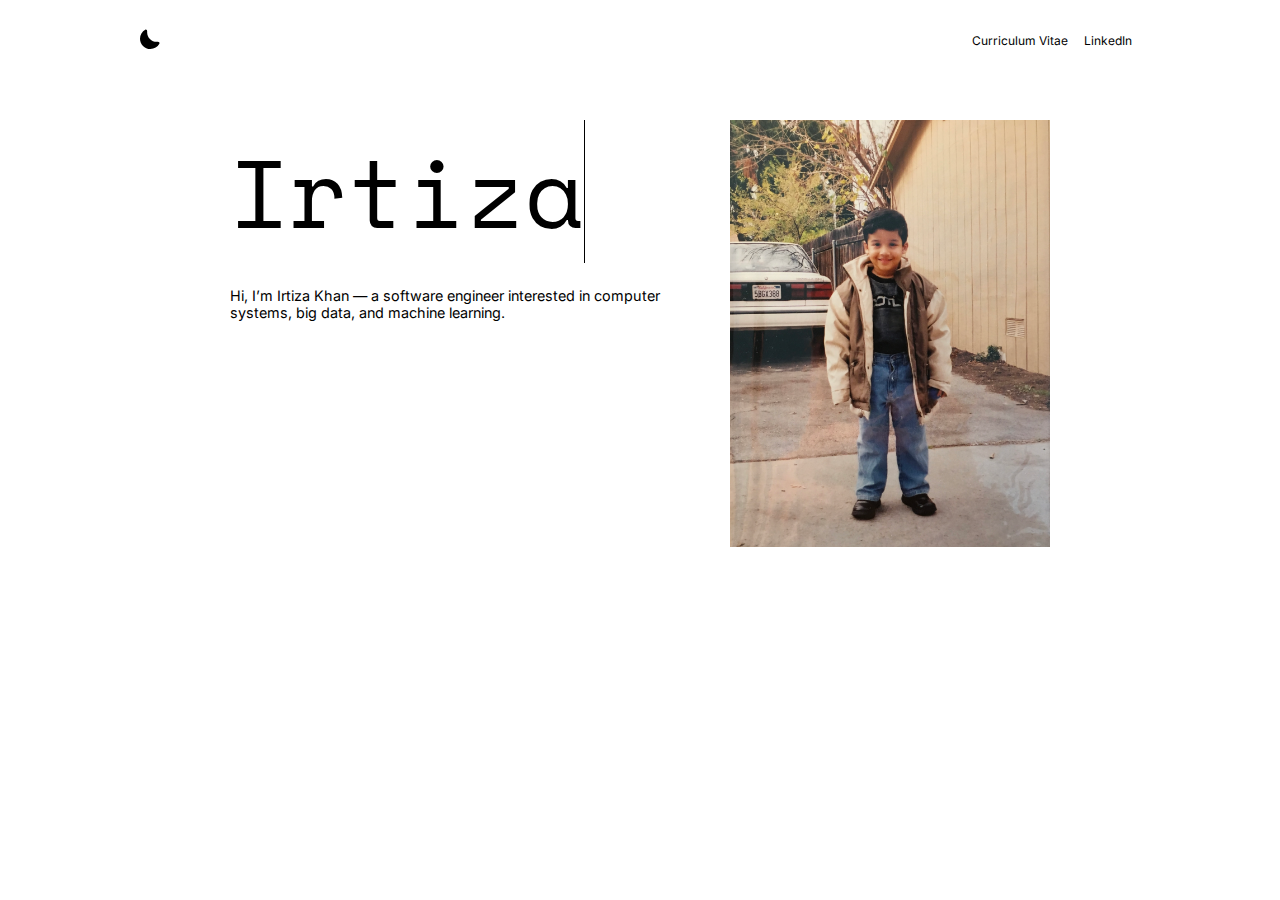
==== index.html @ 0133c707 "refactored and simplified code base" ====
<!DOCTYPE html>
<html lang="en">
    <head>
        <meta charset="UTF-8">
        <meta name="viewport" content="width=device-width, initial-scale=1.0, maximum-scale=1.0, user-scalable=no">
    
        <link rel="icon" href="favicon.png" type="image/x-icon">
    
        <link rel="stylesheet" href="assets/styles/reset.css">
        <link rel="stylesheet" href="assets/styles/variables.css">
        <link rel="stylesheet" href="assets/styles/styles.css">
        <link rel="preconnect" href="https://fonts.googleapis.com">
        <link rel="preconnect" href="https://fonts.gstatic.com" crossorigin>
        <link href="https://fonts.googleapis.com/css2?family=Inter:wght@400;700&family=Space+Mono:wght@400;700&display=swap" rel="stylesheet">
    
        <script src="scripts/script.js" defer></script>
        <title>Irtiza Khan</title>
    </head>
<body>
    <header>
        <nav>
            <button id="button-theme">
                <svg width="20" height="20" viewBox="0 0 28 28" fill="none" xmlns="http://www.w3.org/2000/svg">
                    <path fill-rule="evenodd" clip-rule="evenodd" d="M27.1155 20.6535C27.9233 19.2319 26.3939 17.79 24.7658 17.9414C24.3491 17.9802 23.9269 18 23.5 18C16.0442 18 10 11.9558 10 4.5C10 4.07314 10.0198 3.6509 10.0586 3.23416C10.21 1.60609 8.76811 0.0766642 7.34652 0.884499C2.95929 3.37759 0 8.0932 0 13.5C0 21.5081 6.49187 28 14.5 28C19.9068 28 24.6224 25.0407 27.1155 20.6535Z" fill="black"/>
                </svg>                 
            <button>
            <ul>
                <li><a href="./assets/cv.pdf">Curriculum Vitae</a></li> 
                <li><a href="https://www.linkedin.com/in/irtizaaah/">LinkedIn</a></li> 
            </ul>
        </nav>
    </header>
    <main>
        <section id="about">
            <div class="container">
                <h1 class="heading">Irtiza</h1>
                <p class="summary">
                    Hi, I’m Irtiza Khan — a software engineer interested in computer systems, big data, and machine learning.
                </p>
            </div>
            <img class='img' src="assets/images/about-photo.jpg" alt="irtiza as a child">
        </section>
        <!-- <div class="transition">
            <p>More</p>
            <svg width="16" height="39" viewBox="0 0 16 39" fill="none" xmlns="http://www.w3.org/2000/svg">
                <path fill-rule="evenodd" clip-rule="evenodd" d="M8 0C7.44772 0 7 0.447716 7 1V35.5858L2.34315 30.9289C1.95262 30.5384 1.31946 30.5384 0.928934 30.9289C0.538408 31.3195 0.538408 31.9526 0.928934 32.3431L7.29289 38.7071C7.68342 39.0976 8.31658 39.0976 8.70711 38.7071L15.0711 32.3431C15.4616 31.9526 15.4616 31.3195 15.0711 30.9289C14.6805 30.5384 14.0474 30.5384 13.6569 30.9289L9 35.5858V1C9 0.447716 8.55229 0 8 0Z" fill="black"/>
            </svg>
        </div>
        <section id=""></section> -->
    </main>
    <footer></footer>
</body>
</html>
---- assets/styles/variables.css ----
/* Colors */
:root {
    --background-color: #ffffff;
    --text-color: #000000;
    --secondary-text-color: #6a7280;
}

body.theme-dark {
    --background-color: #000000;
    --text-color: #ffffff;
    --secondary-text-color: #B6BBC4;
}
  
/* Typography */
:root {
    --base-font-size: 16px;

    --paragraph-font-size: 0.9em;
    --subheading-font-size:2em;
    --heading-font-size: 3em;

    --heading-font-family: 'Space Mono', monospace;
    --paragraph-font-family: 'Inter', sans-serif;
}

/* Spacing */
:root {
    --spacing-unit: 8px;

    --space-small: var(--spacing-unit);
    --space-medium: calc(2 * var(--spacing-unit));
    --space-large: calc(4 * var(--spacing-unit));
}

/* Sizing */
:root{
    --body-width: 80vw;
    --body-max-width: 1000px;
    --header-height: 5rem;

    --decor-heading-width: 10vw;
    --img-width: 20em;
    
    --decor-heading-width-mobile: 4rem;
    --img-width-mobile: 96%;

    --decor-heading-width-max: 6rem;
}
/* Z-index */
:root {
    --z-index-low: 1;
    --z-index-medium: 10;
    --z-index-high: 100;
}
---- assets/styles/styles.css ----
body{
    background-color: var(--background-color);
    user-select: none; /* disable selection */
    -webkit-user-select: none;

    display: flex;
    flex-direction: column;
    align-items: center;
}

svg > *{
    fill: var(--text-color)
}

p,a{
    font-family: var(--paragraph-font-family);
    font-size: var(--paragraph-font-size);
    color: var(--text-color);
}

h1,h2,h3,h4{
    font-family: var(--heading-font-family);
    color: var(--text-color);
}

header{
    position: fixed;

    width: 100vw;
    height: var(--header-height);

    z-index: var(--z-index-high);

    display: flex;
    justify-content: center;
    align-items: center;

    background-color: var(--background-color);
}

nav{
    width: var(--body-width);
    max-width: var(--body-max-width);

    display: flex;
    justify-content: space-between;
    align-items: center;
}

nav ul{
    display: flex;
    justify-content: space-between;
    align-items: center;
    flex-wrap: wrap;
}

nav ul li{
    margin-left: var(--space-small);
    margin-right: var(--space-small);
}

nav ul li a{
    text-decoration: none;
}

nav ul li a:hover{
    color: var(--secondary-text-color);
}

main{
    padding-top: var(--header-height);
    width: var(--body-width);
    max-width: var(--body-max-width);
}

@keyframes typing {
    0% {
        width: 0;
    }
}
    
@keyframes blink {
    50% {
        border-color: transparent;
    }
}

#about{
    display: flex;
    justify-content: center;
    align-items: flex-start;
    flex-wrap: wrap;
    padding-top: var(--space-large);
}

#about .container{
    display: flex;
    flex-direction: column;
    justify-content: center;
    align-items: flex-start;
    width: 50%;
}

#about .heading{
    font-family: 'Space Mono', monospace;
    font-weight: 400;
    font-size: var(--decor-heading-width);

    width: 6ch;
    animation: typing 1s steps(6), blink .3s step-end infinite alternate;
    white-space: nowrap;
    overflow: hidden;
    border-right: 1px solid;
    margin: var(--space-small);
}

#about .container .summary{
    padding: var(--space-small) var(--space-small) var(--space-small) 0;
    margin: var(--space-small);
}

#about .links{
    display: block;
    padding-left: var(--space-small);
}

#about .img{
    width: var(--img-width);
    padding: var(--space-small);
}

.transition{
    text-align: center;
}

.transition *{
    margin: var(--space-small);
}


@media only screen and (max-width: 700px) {
    #about .container{
        width: auto;
    }

    #about .heading{
        font-size: var(--decor-heading-width-mobile);
    }

    #about .img{
        width: var(--img-width-mobile);
    }
}

@media only screen and (min-width: 1000px) {
    #about .heading{
        font-size: var(--decor-heading-width-max);
    }
}
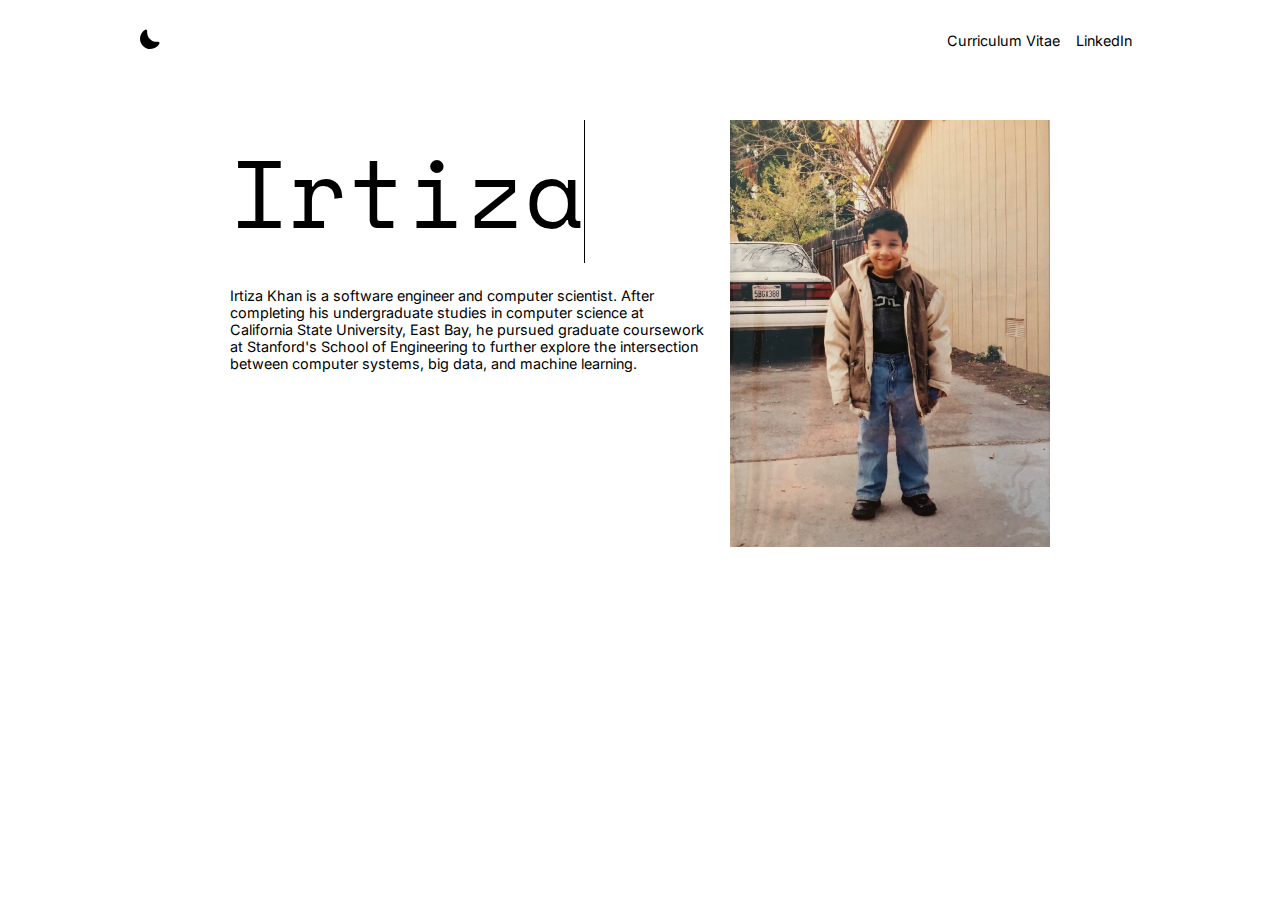
==== commit 777ffb26: "updated bio" ====
--- a/index.html
+++ b/index.html
@@ -35,7 +35,7 @@
             <div class="container">
                 <h1 class="heading">Irtiza</h1>
                 <p class="summary">
-                    Hi, I’m Irtiza Khan — a software engineer interested in computer systems, big data, and machine learning.
+                    Irtiza Khan is a software engineer and computer scientist. After completing his undergraduate studies in computer science at California State University, East Bay, he pursued graduate coursework at Stanford's School of Engineering to further explore the intersection between computer systems, big data, and machine learning.
                 </p>
             </div>
             <img class='img' src="assets/images/about-photo.jpg" alt="irtiza as a child">
--- a/assets/styles/variables.css
+++ b/assets/styles/variables.css
@@ -15,9 +15,9 @@
 :root {
     --base-font-size: 16px;
 
-    --paragraph-font-size: 0.9em;
-    --subheading-font-size:2em;
-    --heading-font-size: 3em;
+    --paragraph-font-size: 0.9rem;
+    --subheading-font-size:2rem;
+    --heading-font-size: 3rem;
 
     --heading-font-family: 'Space Mono', monospace;
     --paragraph-font-family: 'Inter', sans-serif;
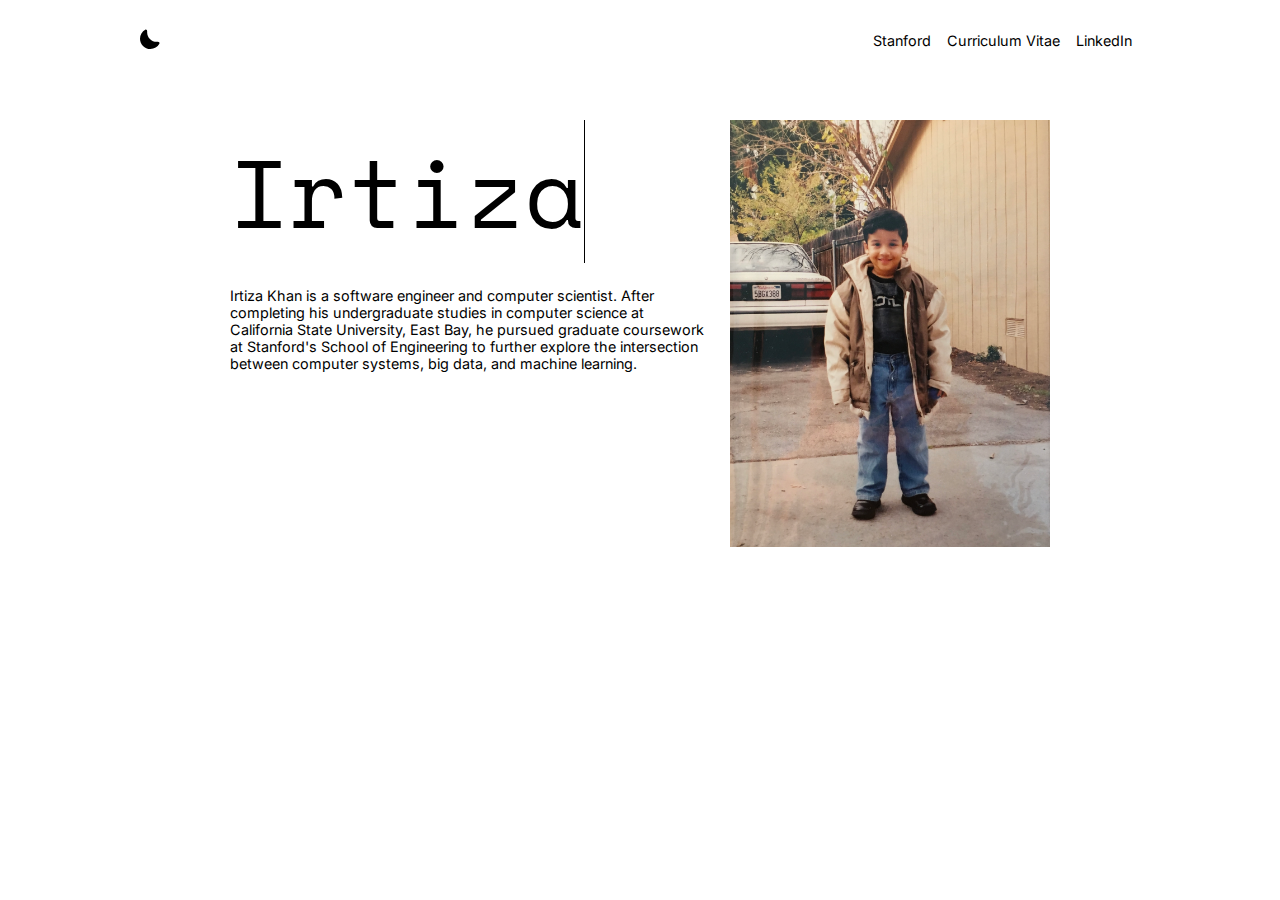
==== commit fe20da60: "updated cv and menu" ====
--- a/index.html
+++ b/index.html
@@ -25,6 +25,7 @@
                 </svg>                 
             <button>
             <ul>
+                <li><a href="https://profiles.stanford.edu/irtiza-khan">Stanford</a></li> 
                 <li><a href="./assets/cv.pdf">Curriculum Vitae</a></li> 
                 <li><a href="https://www.linkedin.com/in/irtizaaah/">LinkedIn</a></li> 
             </ul>
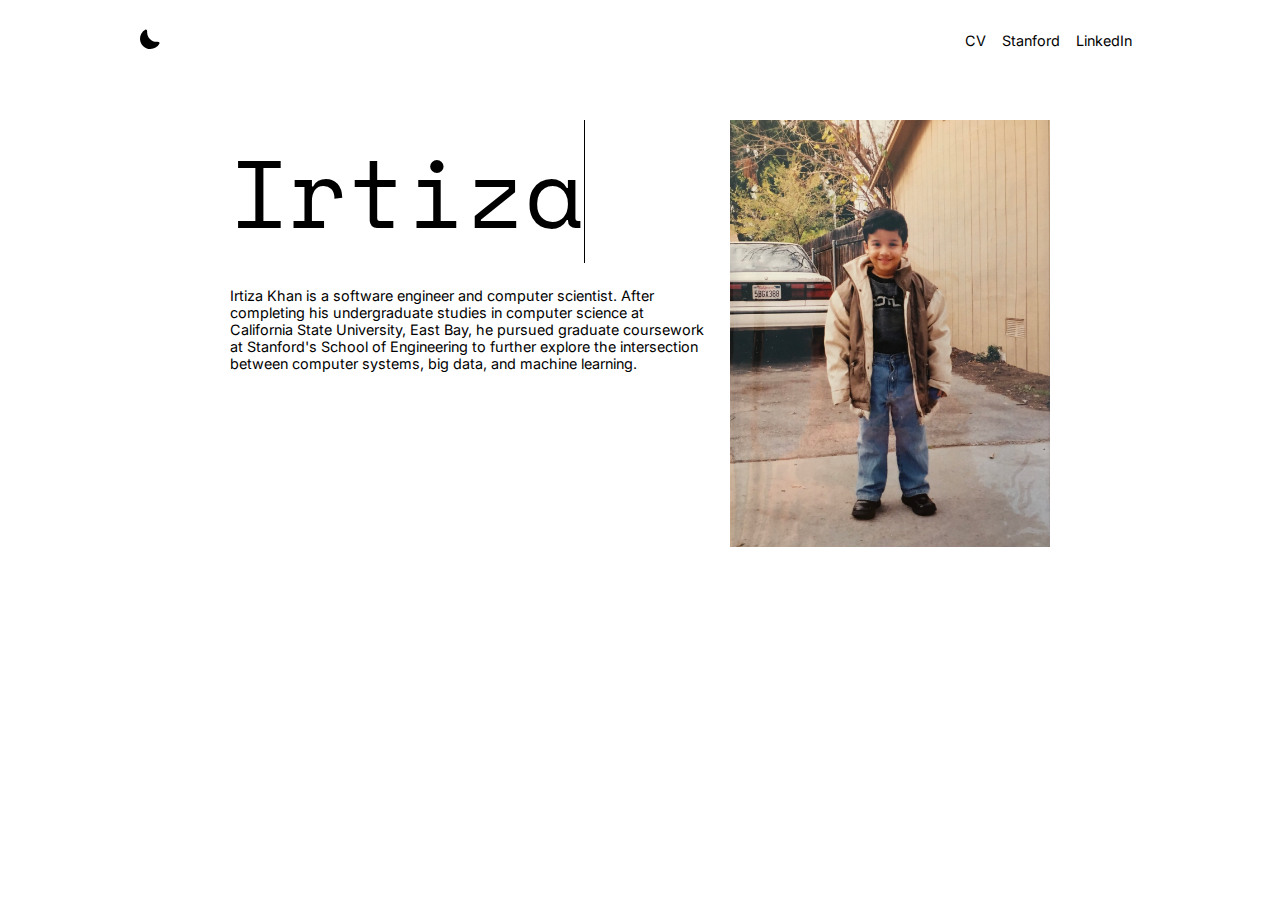
==== commit c9863f31: "shortened menu names" ====
--- a/index.html
+++ b/index.html
@@ -25,8 +25,8 @@
                 </svg>                 
             <button>
             <ul>
+                <li><a href="cv.pdf">CV</a></li> 
                 <li><a href="https://profiles.stanford.edu/irtiza-khan">Stanford</a></li> 
-                <li><a href="./assets/cv.pdf">Curriculum Vitae</a></li> 
                 <li><a href="https://www.linkedin.com/in/irtizaaah/">LinkedIn</a></li> 
             </ul>
         </nav>
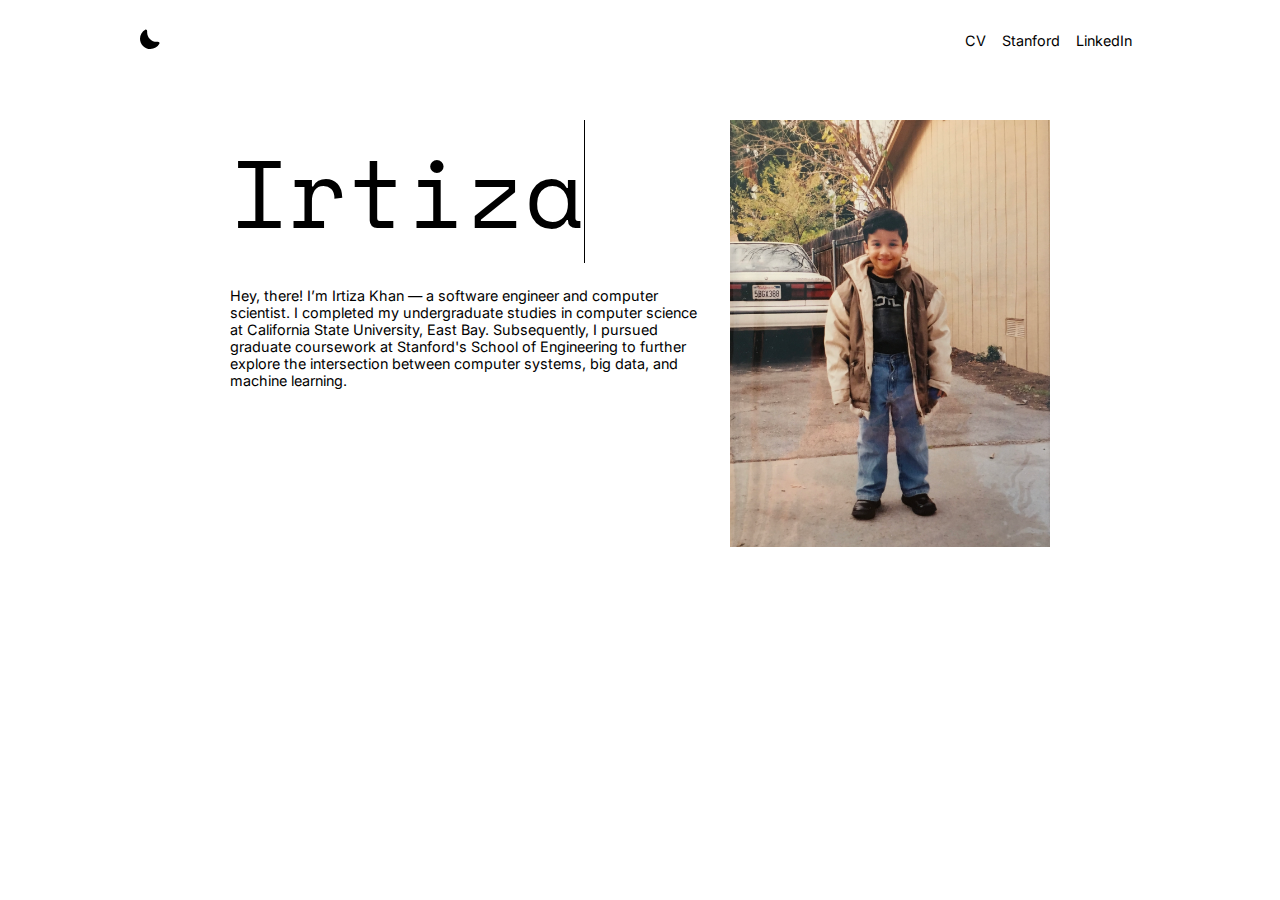
==== commit 19b1da14: "updated bio" ====
--- a/index.html
+++ b/index.html
@@ -36,7 +36,7 @@
             <div class="container">
                 <h1 class="heading">Irtiza</h1>
                 <p class="summary">
-                    Irtiza Khan is a software engineer and computer scientist. After completing his undergraduate studies in computer science at California State University, East Bay, he pursued graduate coursework at Stanford's School of Engineering to further explore the intersection between computer systems, big data, and machine learning.
+                    Hey, there! I’m Irtiza Khan — a software engineer and computer scientist. I completed my undergraduate studies in computer science at California State University, East Bay. Subsequently, I pursued graduate coursework at Stanford's School of Engineering to further explore the intersection between computer systems, big data, and machine learning.
                 </p>
             </div>
             <img class='img' src="assets/images/about-photo.jpg" alt="irtiza as a child">
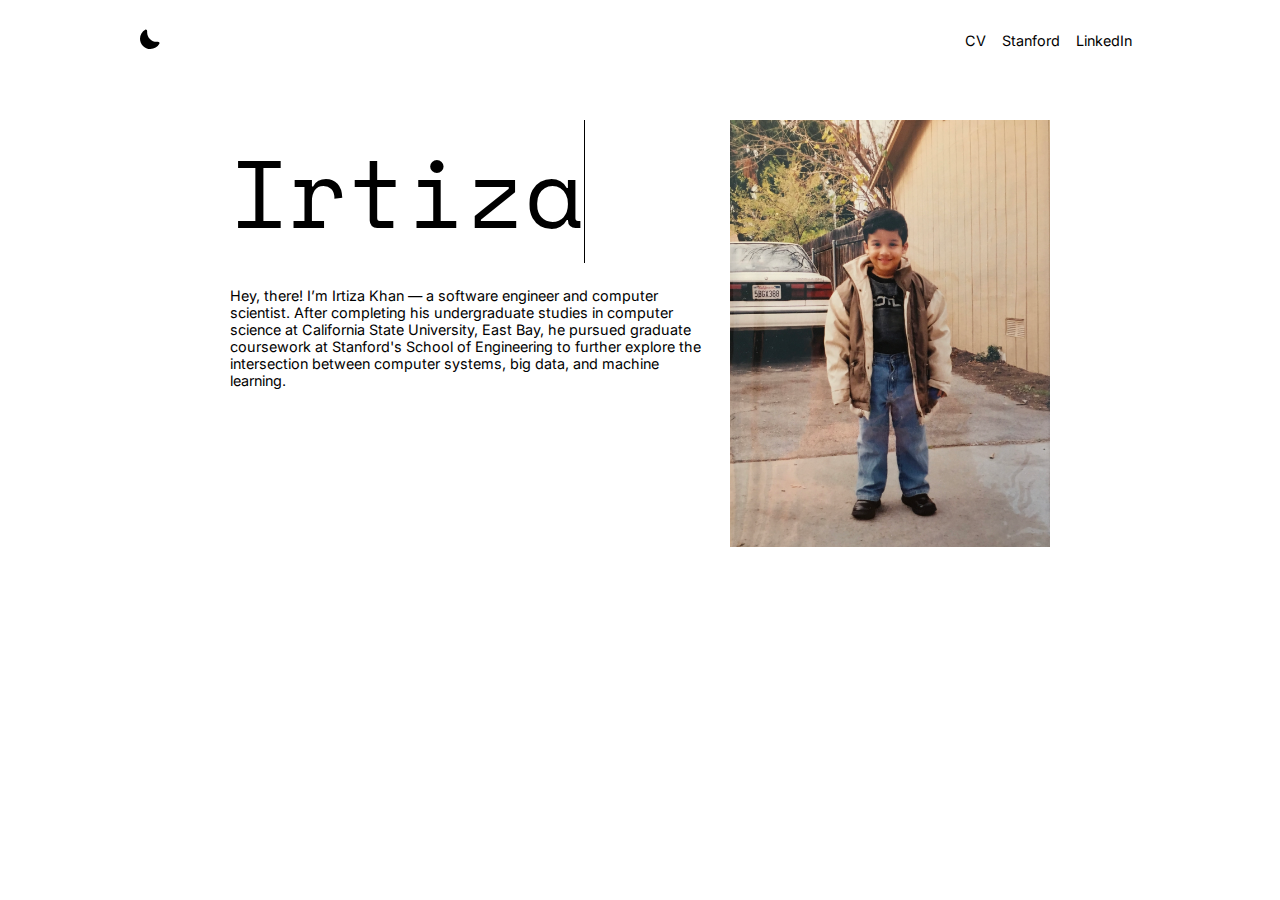
==== commit 2eaadaae: "updated bio" ====
--- a/index.html
+++ b/index.html
@@ -36,7 +36,7 @@
             <div class="container">
                 <h1 class="heading">Irtiza</h1>
                 <p class="summary">
-                    Hey, there! I’m Irtiza Khan — a software engineer and computer scientist. I completed my undergraduate studies in computer science at California State University, East Bay. Subsequently, I pursued graduate coursework at Stanford's School of Engineering to further explore the intersection between computer systems, big data, and machine learning.
+                    Hey, there! I’m Irtiza Khan — a software engineer and computer scientist. After completing his undergraduate studies in computer science at California State University, East Bay, he pursued graduate coursework at Stanford's School of Engineering to further explore the intersection between computer systems, big data, and machine learning.
                 </p>
             </div>
             <img class='img' src="assets/images/about-photo.jpg" alt="irtiza as a child">
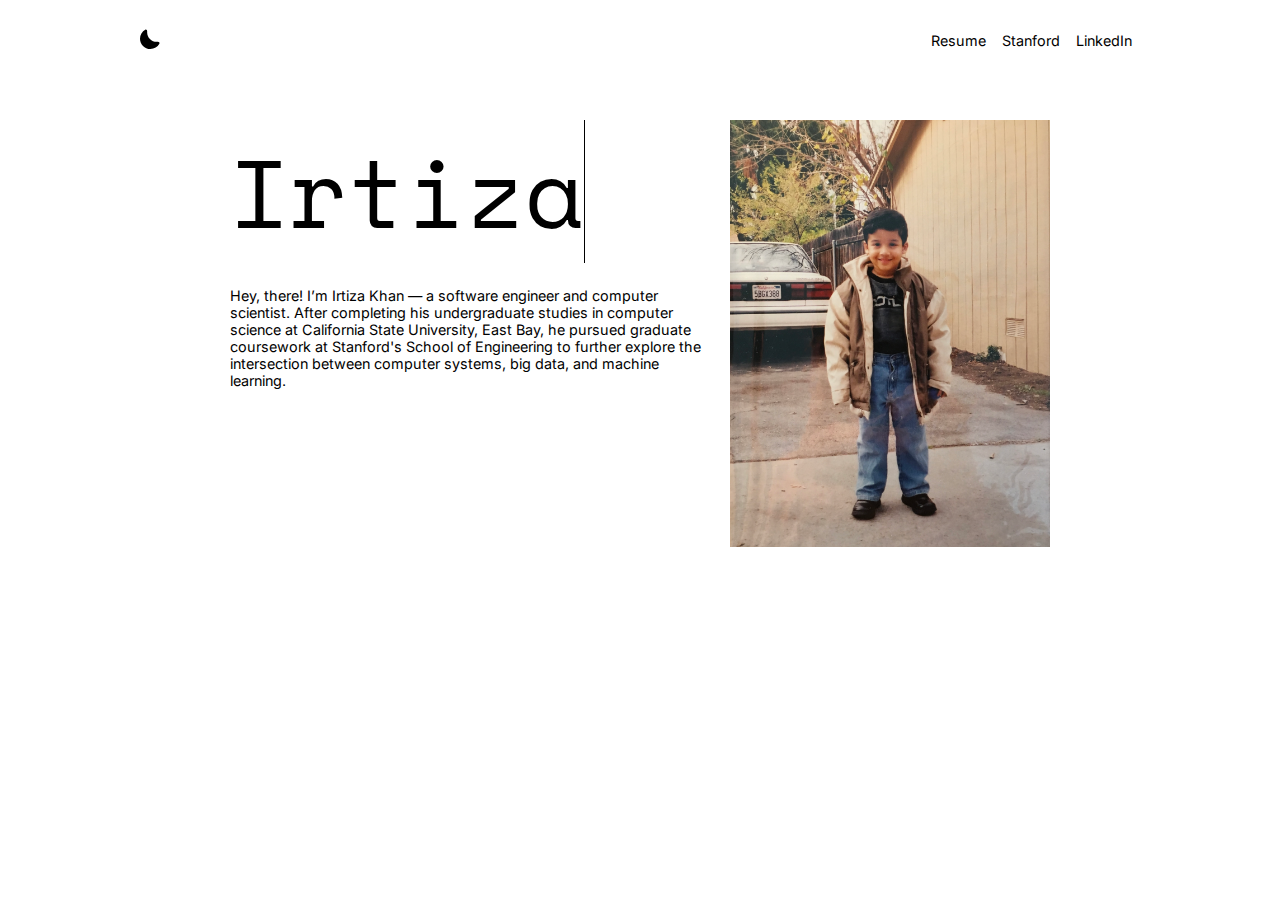
==== commit f57e8775: "fixed content" ====
--- a/index.html
+++ b/index.html
@@ -25,7 +25,7 @@
                 </svg>                 
             <button>
             <ul>
-                <li><a href="cv.pdf">CV</a></li> 
+                <li><a href="resume.pdf">Resume</a></li> 
                 <li><a href="https://profiles.stanford.edu/irtiza-khan">Stanford</a></li> 
                 <li><a href="https://www.linkedin.com/in/irtizaaah/">LinkedIn</a></li> 
             </ul>
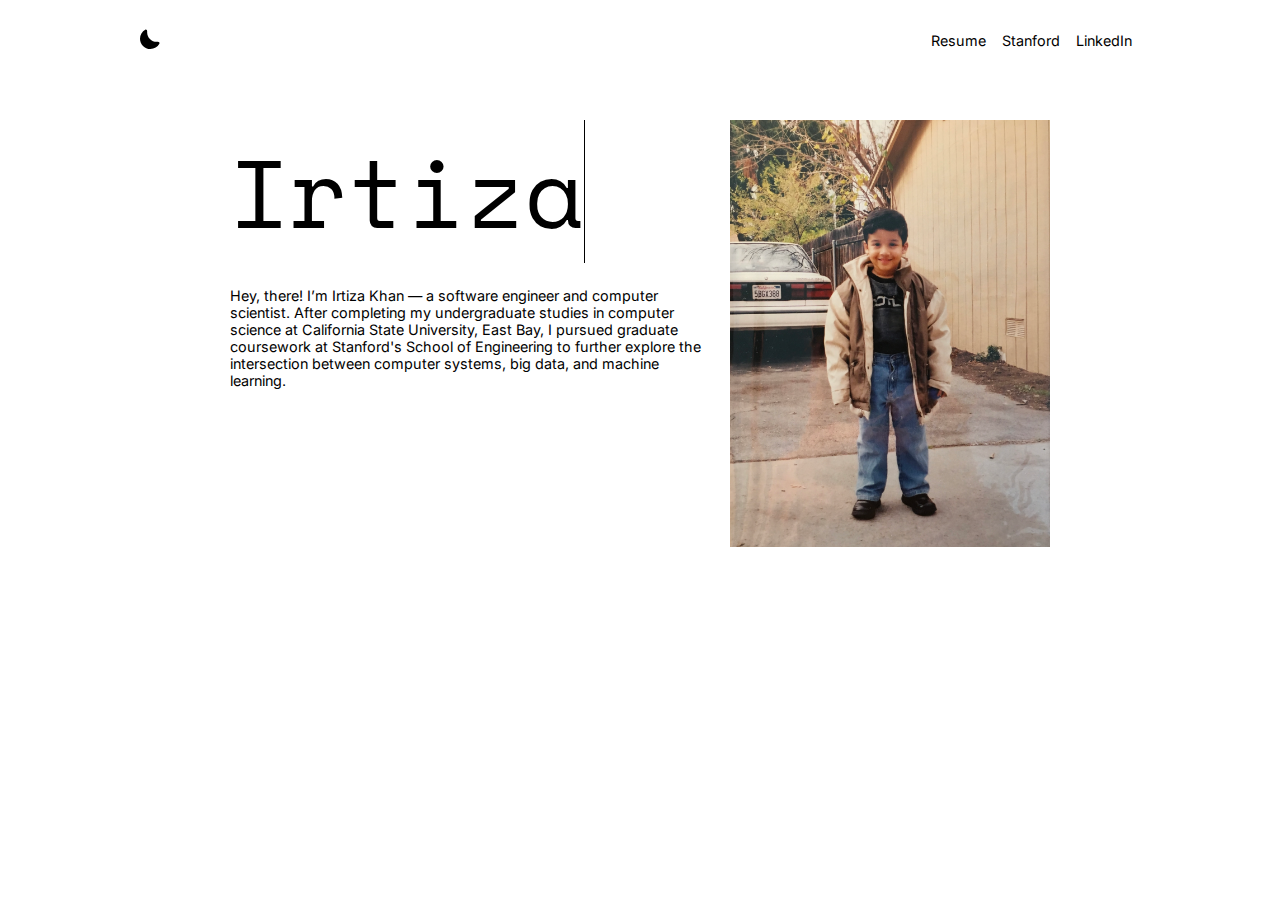
==== commit 52e11113: "updated resume" ====
--- a/index.html
+++ b/index.html
@@ -36,7 +36,7 @@
             <div class="container">
                 <h1 class="heading">Irtiza</h1>
                 <p class="summary">
-                    Hey, there! I’m Irtiza Khan — a software engineer and computer scientist. After completing his undergraduate studies in computer science at California State University, East Bay, he pursued graduate coursework at Stanford's School of Engineering to further explore the intersection between computer systems, big data, and machine learning.
+                    Hey, there! I’m Irtiza Khan — a software engineer and computer scientist. After completing my undergraduate studies in computer science at California State University, East Bay, I pursued graduate coursework at Stanford's School of Engineering to further explore the intersection between computer systems, big data, and machine learning.
                 </p>
             </div>
             <img class='img' src="assets/images/about-photo.jpg" alt="irtiza as a child">
